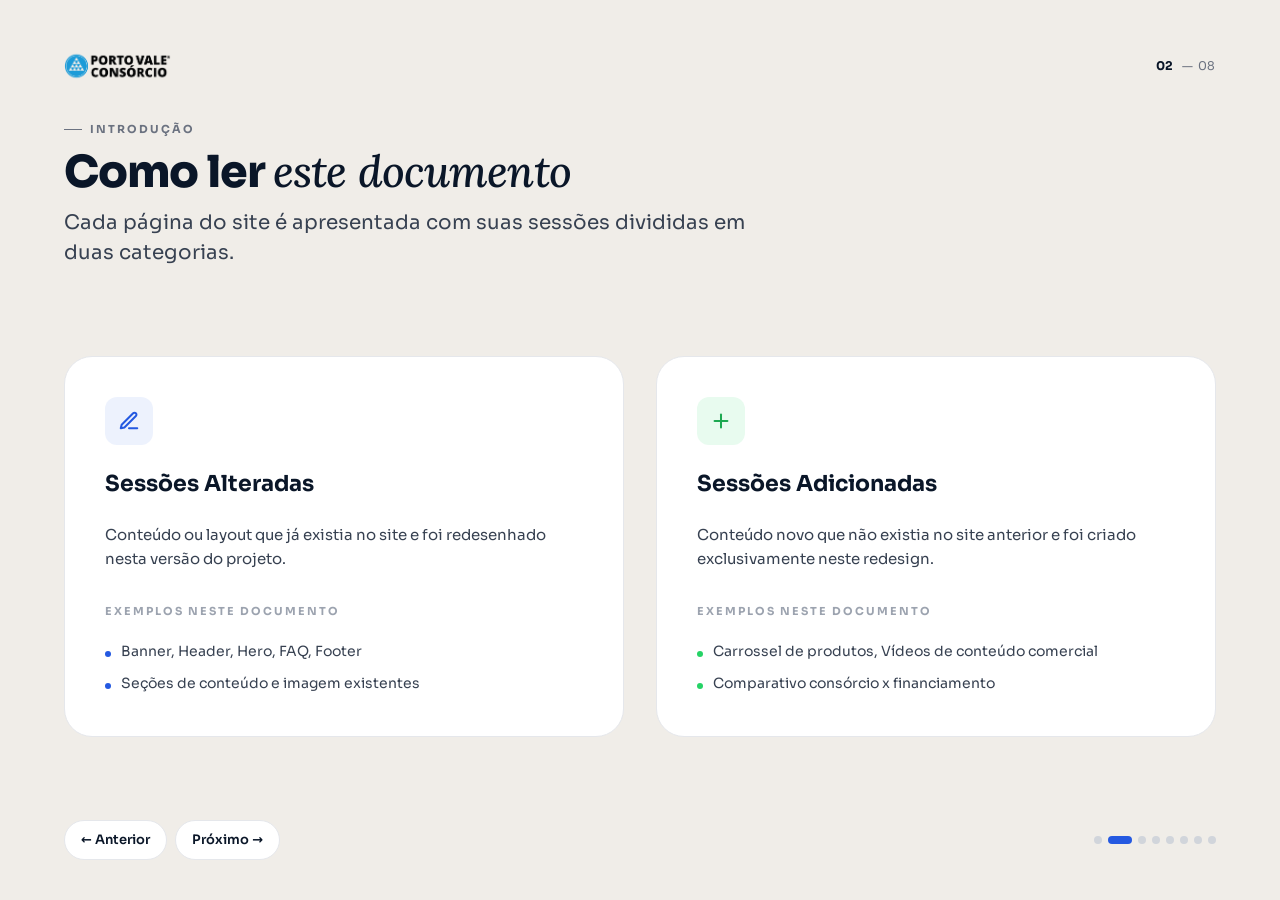
==== pages/02-como-ler.html @ 9b4589ef "Initial commit — apresentação UX Porto Vale Co-Authored-By: Claude Sonnet 4.6 <noreply@anthropic.com" ====
<!DOCTYPE html>
<html lang="pt-BR">
<head>
  <meta charset="UTF-8" />
  <meta name="viewport" content="width=device-width, initial-scale=1.0" />
  <title>Porto Vale · Como ler este documento · 02</title>
  <link rel="stylesheet" href="../styles/design-system.css" />
  <link rel="stylesheet" href="../styles/pages.css" />
</head>
<body>

  <section class="slide">
    <header class="slide-header">
      <div class="brand">
        <img class="brand-logo" src="../imagem/logo-pv-preto.png" alt="Porto Vale Consórcios" />
      </div>
      <div class="page-counter"><strong>02</strong> &mdash; 08</div>
    </header>

    <div class="slide-title-block">
      <p class="eyebrow"><span class="pip"></span> Introdução</p>
      <h1 class="h1">Como ler <span class="italic">este documento</span></h1>
      <p class="intro-text">
        Cada página do site é apresentada com suas sessões divididas em
        duas categorias.
      </p>
    </div>

    <div class="slide-body">
      <div class="legend-grid">

        <article class="legend-card altered">
          <div class="icon-wrap" aria-hidden="true">
            <svg width="22" height="22" viewBox="0 0 24 24" fill="none" stroke="currentColor" stroke-width="2.2" stroke-linecap="round" stroke-linejoin="round">
              <path d="M12 20h9" />
              <path d="M16.5 3.5a2.121 2.121 0 1 1 3 3L7 19l-4 1 1-4Z" />
            </svg>
          </div>
          <h3>Sessões Alteradas</h3>
          <p>Conteúdo ou layout que já existia no site e foi redesenhado nesta versão do projeto.</p>

          <p class="examples-label">Exemplos neste documento</p>
          <ul>
            <li>Banner, Header, Hero, FAQ, Footer</li>
            <li>Seções de conteúdo e imagem existentes</li>
          </ul>
        </article>

        <article class="legend-card added">
          <div class="icon-wrap" aria-hidden="true">
            <svg width="22" height="22" viewBox="0 0 24 24" fill="none" stroke="currentColor" stroke-width="2.2" stroke-linecap="round" stroke-linejoin="round">
              <path d="M12 5v14" />
              <path d="M5 12h14" />
            </svg>
          </div>
          <h3>Sessões Adicionadas</h3>
          <p>Conteúdo novo que não existia no site anterior e foi criado exclusivamente neste redesign.</p>

          <p class="examples-label">Exemplos neste documento</p>
          <ul>
            <li>Carrossel de produtos, Vídeos de conteúdo comercial</li>
            <li>Comparativo consórcio x financiamento</li>
          </ul>
        </article>

      </div>
    </div>
  </section>

  <footer class="slide-footer">
    <nav class="pagination">
      <a href="../index.html" data-nav="prev">&larr; Anterior</a>
      <a href="03-homepage.html" data-nav="next">Próximo &rarr;</a>
    </nav>
    <div class="dot-track" aria-label="Página 2 de 8">
      <span class="dot"></span>
      <span class="dot active"></span>
      <span class="dot"></span>
      <span class="dot"></span>
      <span class="dot"></span>
      <span class="dot"></span>
      <span class="dot"></span>
      <span class="dot"></span>
    </div>
  </footer>

  <script src="../assets/nav.js"></script>
</body>
</html>
---- styles/design-system.css ----
/* ============================================================
   Porto Vale · Design System Tokens
   Fonte: porto-vale-design-system.vercel.app
   ============================================================ */

@import url('https://fonts.googleapis.com/css2?family=Sora:wght@300;400;500;600;700;800&family=Lora:ital,wght@0,400;1,400;1,500;1,600&display=swap');

:root {
  /* Cores · Primárias */
  --navy: #0a1628;
  --blue-dark: #1a3a8f;
  --blue: #2459e1;
  --blue-mid: #3b82f6;
  --cyan: #06b6d4;
  --cyan-light: #38bdf8;

  /* Cores · Neutras */
  --beige: #f0ede8;
  --white: #ffffff;
  --gray-100: #f5f5f4;
  --gray-200: #e5e7eb;
  --gray-300: #d1d5db;
  --gray-500: #9ca3af;
  --gray-600: #6b7280;
  --gray-700: #374151;
  --black: #0f172a;

  /* Cores · Status */
  --green: #25d366;
  --green-dark: #1da851;
  --green-light: rgba(37, 211, 102, 0.10);

  /* Tints de categoria (8%) */
  --tint-blue: rgba(36, 89, 225, 0.08);
  --tint-cyan: rgba(6, 182, 212, 0.10);
  --tint-green: rgba(37, 211, 102, 0.10);
  --tint-orange: rgba(249, 115, 22, 0.10);
  --tint-yellow: rgba(234, 179, 8, 0.10);
  --tint-purple: rgba(168, 85, 247, 0.10);

  /* Tipografia */
  --font-sans: 'Sora', system-ui, -apple-system, sans-serif;
  --font-serif: 'Lora', Georgia, serif;

  /* Espaçamento (base 4px) */
  --space-1: 4px;
  --space-2: 8px;
  --space-3: 12px;
  --space-4: 16px;
  --space-5: 20px;
  --space-6: 24px;
  --space-8: 32px;
  --space-10: 40px;
  --space-12: 48px;
  --space-16: 64px;
  --space-20: 80px;

  /* Raio */
  --radius-sm: 6px;
  --radius-md: 12px;
  --radius-lg: 20px;
  --radius-xl: 28px;
  --radius-pill: 999px;

  /* Sombras */
  --shadow-sm: 0 1px 2px rgba(10, 22, 40, 0.06);
  --shadow-md: 0 4px 12px rgba(10, 22, 40, 0.08);
  --shadow-lg: 0 20px 50px rgba(10, 22, 40, 0.12);
  --shadow-xl: 0 30px 70px rgba(10, 22, 40, 0.18);
}

/* ============================================================
   Reset · Base
   ============================================================ */

*,
*::before,
*::after { box-sizing: border-box; margin: 0; padding: 0; }

html, body {
  font-family: var(--font-sans);
  color: var(--navy);
  background: var(--beige);
  line-height: 1.7;
  font-size: 16px;
  -webkit-font-smoothing: antialiased;
}

a { color: inherit; text-decoration: none; }
img, svg { display: block; max-width: 100%; }
button { font: inherit; cursor: pointer; border: 0; background: transparent; }

/* ============================================================
   Tipografia · Escala
   ============================================================ */

.display {
  font-family: var(--font-sans);
  font-weight: 800;
  font-size: clamp(40px, 5vw, 56px);
  line-height: 1.05;
  letter-spacing: -0.02em;
}

.display .italic {
  font-family: var(--font-serif);
  font-style: italic;
  font-weight: 500;
}

.h1 {
  font-family: var(--font-sans);
  font-weight: 800;
  font-size: clamp(32px, 4vw, 44px);
  line-height: 1.1;
  letter-spacing: -0.02em;
}

.h1 .italic {
  font-family: var(--font-serif);
  font-style: italic;
  font-weight: 500;
}

.h2 {
  font-family: var(--font-sans);
  font-weight: 700;
  font-size: 24px;
  line-height: 1.2;
  letter-spacing: -0.01em;
}

.h3 {
  font-family: var(--font-sans);
  font-weight: 700;
  font-size: 18px;
  line-height: 1.3;
}

.body { font-size: 16px; line-height: 1.7; }
.body-sm { font-size: 14px; line-height: 1.6; }

.eyebrow {
  font-family: var(--font-sans);
  font-weight: 700;
  font-size: 11px;
  line-height: 1;
  letter-spacing: 0.18em;
  text-transform: uppercase;
  color: var(--gray-600);
}

.caption {
  font-family: var(--font-sans);
  font-weight: 500;
  font-size: 12px;
  line-height: 1.4;
  color: var(--gray-600);
}

/* ============================================================
   Componentes · Pill / Tag / Card
   ============================================================ */

.tag {
  display: inline-flex;
  align-items: center;
  gap: var(--space-2);
  padding: 6px 12px;
  border-radius: var(--radius-pill);
  font-size: 12px;
  font-weight: 600;
  letter-spacing: 0.02em;
}

.tag-blue { background: var(--tint-blue); color: var(--blue); }
.tag-cyan { background: var(--tint-cyan); color: var(--cyan); }
.tag-green { background: var(--tint-green); color: var(--green-dark); }
.tag-navy { background: var(--navy); color: var(--white); }
.tag-light { background: var(--white); color: var(--navy); border: 1px solid var(--gray-200); }

.tag .dot {
  width: 6px;
  height: 6px;
  border-radius: var(--radius-pill);
  background: currentColor;
}

.card {
  background: var(--white);
  border-radius: var(--radius-lg);
  padding: var(--space-8);
  box-shadow: var(--shadow-md);
}

.card-flat {
  background: var(--white);
  border-radius: var(--radius-lg);
  padding: var(--space-6);
  border: 1px solid var(--gray-200);
}

/* ============================================================
   Lista de sessões
   ============================================================ */

.section-list {
  list-style: none;
  display: flex;
  flex-direction: column;
  gap: var(--space-2);
}

.section-list li {
  display: flex;
  align-items: center;
  gap: var(--space-3);
  padding: 10px 14px;
  border-radius: var(--radius-md);
  background: var(--gray-100);
  font-size: 14px;
  font-weight: 500;
}

.section-list.altered li {
  background: var(--tint-blue);
  color: var(--blue-dark);
}

.section-list.added li {
  background: var(--tint-green);
  color: var(--green-dark);
}

.section-list li::before {
  content: '';
  width: 6px;
  height: 6px;
  border-radius: 50%;
  background: currentColor;
  opacity: 0.6;
  flex-shrink: 0;
}

.section-list .empty {
  background: transparent;
  color: var(--gray-500);
  font-style: italic;
  border: 1px dashed var(--gray-300);
}

.section-list .empty::before { display: none; }
---- styles/pages.css ----
/* ============================================================
   Porto Vale · Página / Layout de slide
   ============================================================ */

body {
  min-height: 100vh;
  display: flex;
  flex-direction: column;
  align-items: center;
}

.slide {
  width: 100%;
  max-width: 1280px;
  min-height: calc(100vh - 80px);
  padding: var(--space-12) var(--space-16);
  display: flex;
  flex-direction: column;
  position: relative;
}

.slide-header {
  display: flex;
  justify-content: space-between;
  align-items: center;
  margin-bottom: var(--space-10);
}

.brand {
  display: flex;
  align-items: center;
  gap: var(--space-3);
}

.brand-logo {
  display: block;
  width: auto;
  height: 36px;
  max-height: 40px;
}

.brand-name {
  font-weight: 700;
  font-size: 14px;
  color: var(--navy);
}

.brand-name span {
  color: var(--gray-600);
  font-weight: 400;
  margin-left: 4px;
}

.page-counter {
  display: flex;
  align-items: center;
  gap: var(--space-2);
  font-size: 12px;
  color: var(--gray-600);
  letter-spacing: 0.06em;
}

.page-counter strong { color: var(--navy); font-weight: 700; }

.slide-title-block {
  display: flex;
  flex-direction: column;
  gap: var(--space-3);
  margin-bottom: var(--space-10);
}

.slide-title-block .eyebrow {
  display: inline-flex;
  align-items: center;
  gap: var(--space-2);
}

.slide-title-block .eyebrow .pip {
  display: inline-block;
  width: 18px;
  height: 1px;
  background: var(--gray-600);
}

.slide-body { flex: 1; }

/* Footer / Pagination */
.slide-footer {
  width: 100%;
  max-width: 1280px;
  padding: 0 var(--space-16) var(--space-10);
  display: flex;
  justify-content: space-between;
  align-items: center;
  margin-top: auto;
}

.pagination {
  display: flex;
  align-items: center;
  gap: var(--space-2);
}

.pagination a, .pagination span {
  display: inline-flex;
  align-items: center;
  justify-content: center;
  min-width: 40px;
  height: 40px;
  padding: 0 var(--space-4);
  border-radius: var(--radius-pill);
  font-size: 13px;
  font-weight: 600;
  background: var(--white);
  border: 1px solid var(--gray-200);
  color: var(--navy);
  transition: all .2s ease;
}

.pagination a:hover {
  background: var(--navy);
  color: var(--white);
  border-color: var(--navy);
  transform: translateY(-1px);
}

.pagination .disabled {
  opacity: 0.4;
  pointer-events: none;
}

.dot-track {
  display: flex;
  gap: 6px;
}

.dot-track .dot {
  width: 8px;
  height: 8px;
  border-radius: 50%;
  background: var(--gray-300);
  transition: all .2s ease;
  cursor: pointer;
}

.dot-track .dot.active { cursor: default; }

.dot-track .dot.active {
  width: 24px;
  border-radius: var(--radius-pill);
  background: var(--blue);
}

/* ============================================================
   COVER (slide 1) — fundo navy
   ============================================================ */

.cover-body { background: var(--navy); color: var(--white); }
.cover-body .slide { color: var(--white); }
.cover-body .brand-name { color: var(--white); }
.cover-body .brand-name span { color: rgba(255,255,255,0.6); }
.cover-body .page-counter { color: rgba(255,255,255,0.6); }
.cover-body .page-counter strong { color: var(--white); }
.cover-body .pagination a,
.cover-body .pagination span {
  background: rgba(255,255,255,0.06);
  border-color: rgba(255,255,255,0.15);
  color: var(--white);
}
.cover-body .pagination a:hover {
  background: var(--cyan);
  border-color: var(--cyan);
  color: var(--navy);
}
.cover-body .dot-track .dot { background: rgba(255,255,255,0.2); }
.cover-body .dot-track .dot.active { background: var(--cyan); }

.cover-grid {
  display: grid;
  grid-template-columns: 1.1fr 1fr;
  gap: var(--space-16);
  flex: 1;
  align-items: center;
}

.cover-left .eyebrow { color: var(--cyan); margin-bottom: var(--space-6); }

.cover-title {
  font-family: var(--font-sans);
  font-weight: 800;
  font-size: clamp(48px, 6vw, 72px);
  line-height: 1.02;
  letter-spacing: -0.03em;
  margin-bottom: var(--space-6);
}

.cover-title .italic {
  font-family: var(--font-serif);
  font-style: italic;
  font-weight: 500;
  color: var(--cyan);
  display: block;
}

.cover-subtitle {
  font-size: 18px;
  color: rgba(255,255,255,0.75);
  max-width: 480px;
  margin-bottom: var(--space-10);
}

.cover-meta {
  display: flex;
  flex-wrap: wrap;
  gap: var(--space-3);
  margin-top: var(--space-8);
}

.cover-meta .tag {
  background: rgba(255,255,255,0.06);
  color: var(--white);
  border: 1px solid rgba(255,255,255,0.15);
}

/* Timeline card on the cover */
.timeline-card {
  background: rgba(255,255,255,0.04);
  border: 1px solid rgba(255,255,255,0.08);
  backdrop-filter: blur(20px);
  border-radius: var(--radius-xl);
  padding: var(--space-8);
}

.timeline-card .eyebrow {
  color: rgba(255,255,255,0.6);
  margin-bottom: var(--space-6);
}

.timeline-list {
  list-style: none;
  display: flex;
  flex-direction: column;
  position: relative;
}

.timeline-list::before {
  content: '';
  position: absolute;
  left: 8px;
  top: 12px;
  bottom: 12px;
  width: 1px;
  background: rgba(255,255,255,0.12);
}

.timeline-item {
  display: grid;
  grid-template-columns: 24px 1fr auto;
  align-items: center;
  gap: var(--space-4);
  padding: var(--space-3) 0;
  position: relative;
}

.timeline-item .marker {
  width: 18px;
  height: 18px;
  border-radius: 50%;
  background: var(--navy);
  border: 2px solid var(--cyan);
  z-index: 1;
  display: grid;
  place-items: center;
}

.timeline-item.done .marker {
  background: var(--green);
  border-color: var(--green);
  box-shadow: none;
}

.timeline-item.done .marker::after {
  content: '✔';
  color: var(--white);
  font-size: 10px;
  line-height: 1;
  font-weight: 700;
}

.timeline-item .label {
  font-weight: 600;
  font-size: 14px;
  color: var(--white);
}

.timeline-item.done .label { color: rgba(255,255,255,0.6); }

.timeline-item .date {
  font-size: 12px;
  color: rgba(255,255,255,0.5);
  font-variant-numeric: tabular-nums;
}

.timeline-item.done .date { color: var(--green); font-weight: 600; }

/* ============================================================
   SLIDE 2 — Como ler
   ============================================================ */

.intro-text {
  font-size: 20px;
  color: var(--gray-700);
  max-width: 720px;
  line-height: 1.5;
  margin-bottom: var(--space-12);
}

.legend-grid {
  display: grid;
  grid-template-columns: 1fr 1fr;
  gap: var(--space-8);
}

.legend-card {
  position: relative;
  background: var(--white);
  border-radius: var(--radius-xl);
  padding: var(--space-10);
  border: 1px solid var(--gray-200);
  display: flex;
  flex-direction: column;
  gap: var(--space-5);
}

.legend-card .icon-wrap {
  width: 48px;
  height: 48px;
  border-radius: var(--radius-md);
  display: grid;
  place-items: center;
}

.legend-card.altered .icon-wrap { background: var(--tint-blue); color: var(--blue); }
.legend-card.added .icon-wrap { background: var(--tint-green); color: var(--green-dark); }

.legend-card h3 {
  font-size: 22px;
  font-weight: 700;
  color: var(--navy);
  display: flex;
  align-items: center;
  gap: var(--space-3);
}

.legend-card p {
  font-size: 15px;
  color: var(--gray-700);
  line-height: 1.6;
}

.legend-card .examples-label {
  font-size: 11px;
  font-weight: 700;
  letter-spacing: 0.18em;
  text-transform: uppercase;
  color: var(--gray-500);
  margin-top: var(--space-3);
}

.legend-card ul {
  list-style: none;
  display: flex;
  flex-direction: column;
  gap: var(--space-2);
}

.legend-card ul li {
  font-size: 14px;
  color: var(--gray-700);
  padding-left: var(--space-4);
  position: relative;
}

.legend-card.altered ul li::before {
  content: '';
  position: absolute;
  left: 0;
  top: 11px;
  width: 6px;
  height: 6px;
  border-radius: 50%;
  background: var(--blue);
}

.legend-card.added ul li::before {
  content: '';
  position: absolute;
  left: 0;
  top: 11px;
  width: 6px;
  height: 6px;
  border-radius: 50%;
  background: var(--green);
}

/* ============================================================
   SLIDES 3-7 — Páginas / Sessões
   ============================================================ */

.page-grid {
  display: grid;
  gap: var(--space-6);
  overflow-x: auto;
  scroll-snap-type: x proximity;
  padding-bottom: 0.5rem;
}

.page-grid.cols-1 { grid-template-columns: 1fr; }
.page-grid.cols-2 { grid-template-columns: repeat(2, minmax(320px, 1fr)); }
.page-grid.cols-3 { grid-template-columns: repeat(3, minmax(320px, 1fr)); }
.page-grid.cols-4 { grid-template-columns: repeat(4, minmax(320px, 1fr)); }

.page-grid > .page-block {
  min-width: 320px;
  scroll-snap-align: start;
}

.page-block {
  background: var(--white);
  border-radius: var(--radius-lg);
  padding: var(--space-6);
  border: 1px solid var(--gray-200);
  display: flex;
  flex-direction: column;
  gap: var(--space-5);
}

.page-block .page-block-header {
  display: flex;
  align-items: center;
  justify-content: space-between;
  gap: var(--space-3);
  padding-bottom: var(--space-4);
  border-bottom: 1px solid var(--gray-200);
}

.page-block h3 {
  font-size: 20px;
  font-weight: 700;
  color: var(--navy);
}

.page-block h3 .italic {
  font-family: var(--font-serif);
  font-style: italic;
  font-weight: 500;
  color: var(--blue);
}

.block-section + .block-section { margin-top: var(--space-4); }

.block-section-label {
  display: flex;
  align-items: center;
  gap: var(--space-2);
  font-size: 11px;
  font-weight: 700;
  letter-spacing: 0.16em;
  text-transform: uppercase;
  margin-bottom: var(--space-3);
}

.block-section-label.altered { color: var(--blue); }
.block-section-label.added { color: var(--green-dark); }

.block-section-label .swatch {
  width: 10px;
  height: 10px;
  border-radius: 3px;
}

.block-section-label.altered .swatch { background: var(--blue); }
.block-section-label.added .swatch { background: var(--green); }

.chip-list {
  display: flex;
  flex-wrap: wrap;
  gap: 6px;
  list-style: none;
}

.chip-list li {
  padding: 5px 11px;
  border-radius: var(--radius-pill);
  font-size: 12.5px;
  font-weight: 500;
  background: var(--gray-100);
  color: var(--navy);
  border: 1px solid var(--gray-200);
}

.chip-list.altered li {
  background: var(--tint-blue);
  color: var(--blue-dark);
  border-color: rgba(36, 89, 225, 0.12);
}

.chip-list.added li {
  background: var(--tint-green);
  color: var(--green-dark);
  border-color: rgba(37, 211, 102, 0.18);
}

.chip-list .empty {
  background: transparent;
  border: 1px dashed var(--gray-300);
  color: var(--gray-500);
  font-style: italic;
}

/* Strong header for product page (slide 3) */
.page-hero {
  display: grid;
  grid-template-columns: 1.2fr 1fr;
  gap: var(--space-10);
  margin-bottom: var(--space-10);
}

.page-hero h2 {
  font-size: 40px;
  font-weight: 800;
  line-height: 1.05;
  letter-spacing: -0.02em;
  color: var(--navy);
  margin-bottom: var(--space-4);
}

.page-hero h2 .italic {
  font-family: var(--font-serif);
  font-style: italic;
  font-weight: 500;
  color: var(--blue);
}

.page-hero p {
  font-size: 15px;
  color: var(--gray-700);
  max-width: 480px;
}

.summary-card {
  background: var(--navy);
  color: var(--white);
  padding: var(--space-6);
  border-radius: var(--radius-lg);
  display: flex;
  flex-direction: column;
  gap: var(--space-4);
}

.summary-card .row {
  display: flex;
  justify-content: space-between;
  align-items: center;
  font-size: 13px;
}

.summary-card .row + .row { border-top: 1px solid rgba(255,255,255,0.08); padding-top: var(--space-3); }

.summary-card .row span:first-child { color: rgba(255,255,255,0.65); }
.summary-card .row strong { font-weight: 700; }
.summary-card .row .accent { color: var(--cyan); }

/* ============================================================
   SLIDE 8 — Closing
   ============================================================ */

.closing-body { background: var(--navy); color: var(--white); }

.closing-wrap {
  display: flex;
  flex-direction: column;
  justify-content: center;
  align-items: flex-start;
  flex: 1;
  max-width: 720px;
}

.closing-title {
  font-family: var(--font-sans);
  font-weight: 800;
  font-size: clamp(48px, 6vw, 72px);
  line-height: 1.05;
  letter-spacing: -0.03em;
  color: var(--white);
  margin-bottom: var(--space-4);
}

.closing-title .italic {
  font-family: var(--font-serif);
  font-style: italic;
  font-weight: 500;
  color: var(--cyan);
}

.closing-sub {
  font-size: 20px;
  color: rgba(255,255,255,0.7);
  margin-bottom: var(--space-10);
}

.closing-meta {
  display: flex;
  gap: var(--space-10);
  padding-top: var(--space-8);
  border-top: 1px solid rgba(255,255,255,0.12);
  width: 100%;
}

.closing-meta div .eyebrow { color: rgba(255,255,255,0.5); margin-bottom: 6px; }
.closing-meta div strong { font-size: 15px; font-weight: 600; }

/* ============================================================
   Mobile
   ============================================================ */

@media (max-width: 900px) {
  .slide { padding: var(--space-8) var(--space-6); }
  .slide-footer { padding: 0 var(--space-6) var(--space-8); }
  .cover-grid { grid-template-columns: 1fr; gap: var(--space-8); }
  .legend-grid { grid-template-columns: 1fr; }
  .page-grid.cols-2,
  .page-grid.cols-3,
  .page-grid.cols-4 { grid-template-columns: 1fr; }
  .page-hero { grid-template-columns: 1fr; }
  .closing-meta { flex-direction: column; gap: var(--space-6); }
}
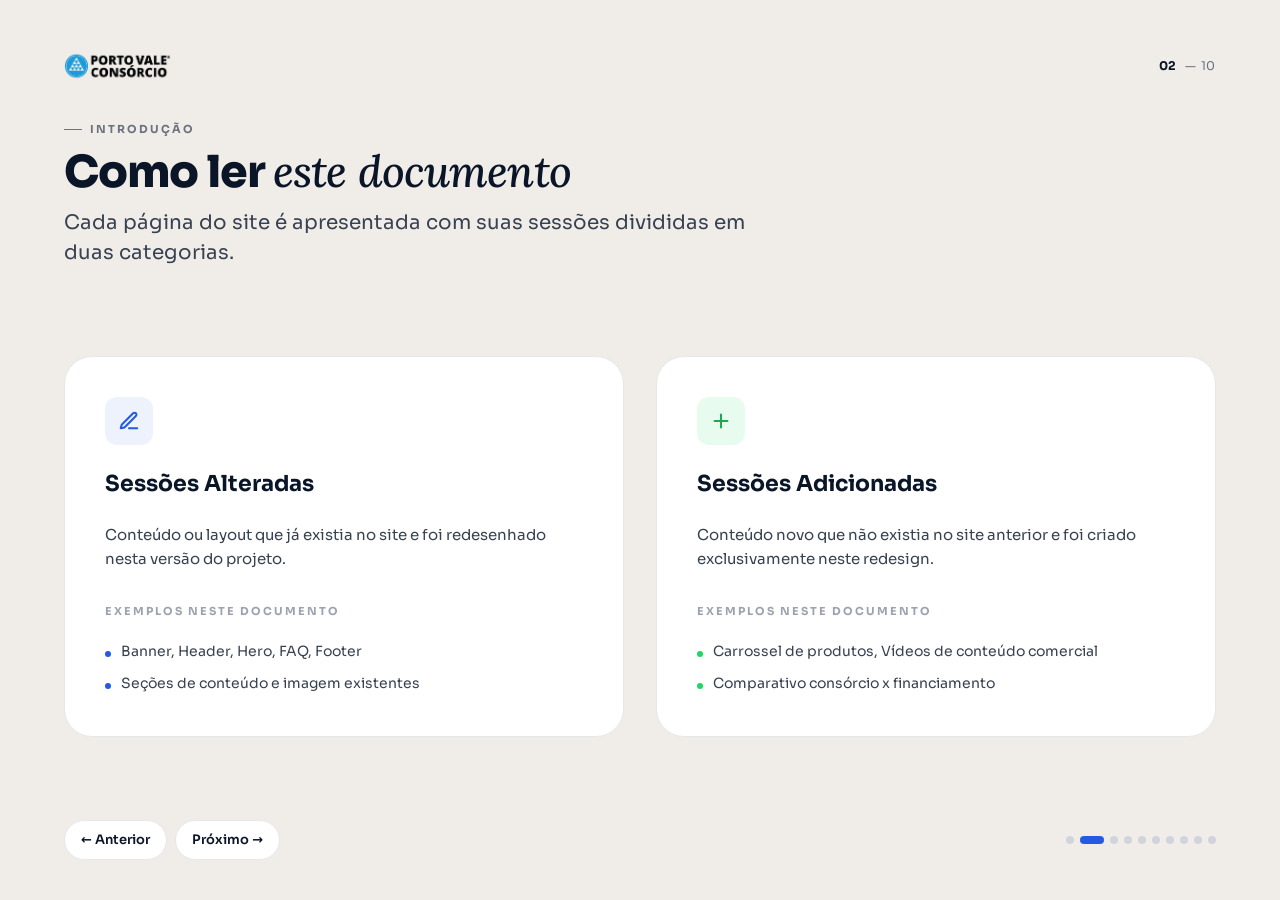
==== commit bcfec2e1: "Adiciona páginas de Adicionais e Ajustes e Bugs ao final do documento Atualiza total de páginas de 8" ====
--- a/pages/02-como-ler.html
+++ b/pages/02-como-ler.html
@@ -14,7 +14,7 @@
       <div class="brand">
         <img class="brand-logo" src="../imagem/logo-pv-preto.png" alt="Porto Vale Consórcios" />
       </div>
-      <div class="page-counter"><strong>02</strong> &mdash; 08</div>
+      <div class="page-counter"><strong>02</strong> &mdash; 10</div>
     </header>
 
     <div class="slide-title-block">
@@ -72,9 +72,11 @@
       <a href="../index.html" data-nav="prev">&larr; Anterior</a>
       <a href="03-homepage.html" data-nav="next">Próximo &rarr;</a>
     </nav>
-    <div class="dot-track" aria-label="Página 2 de 8">
+    <div class="dot-track" aria-label="Página 2 de 10">
       <span class="dot"></span>
       <span class="dot active"></span>
+      <span class="dot"></span>
+      <span class="dot"></span>
       <span class="dot"></span>
       <span class="dot"></span>
       <span class="dot"></span>
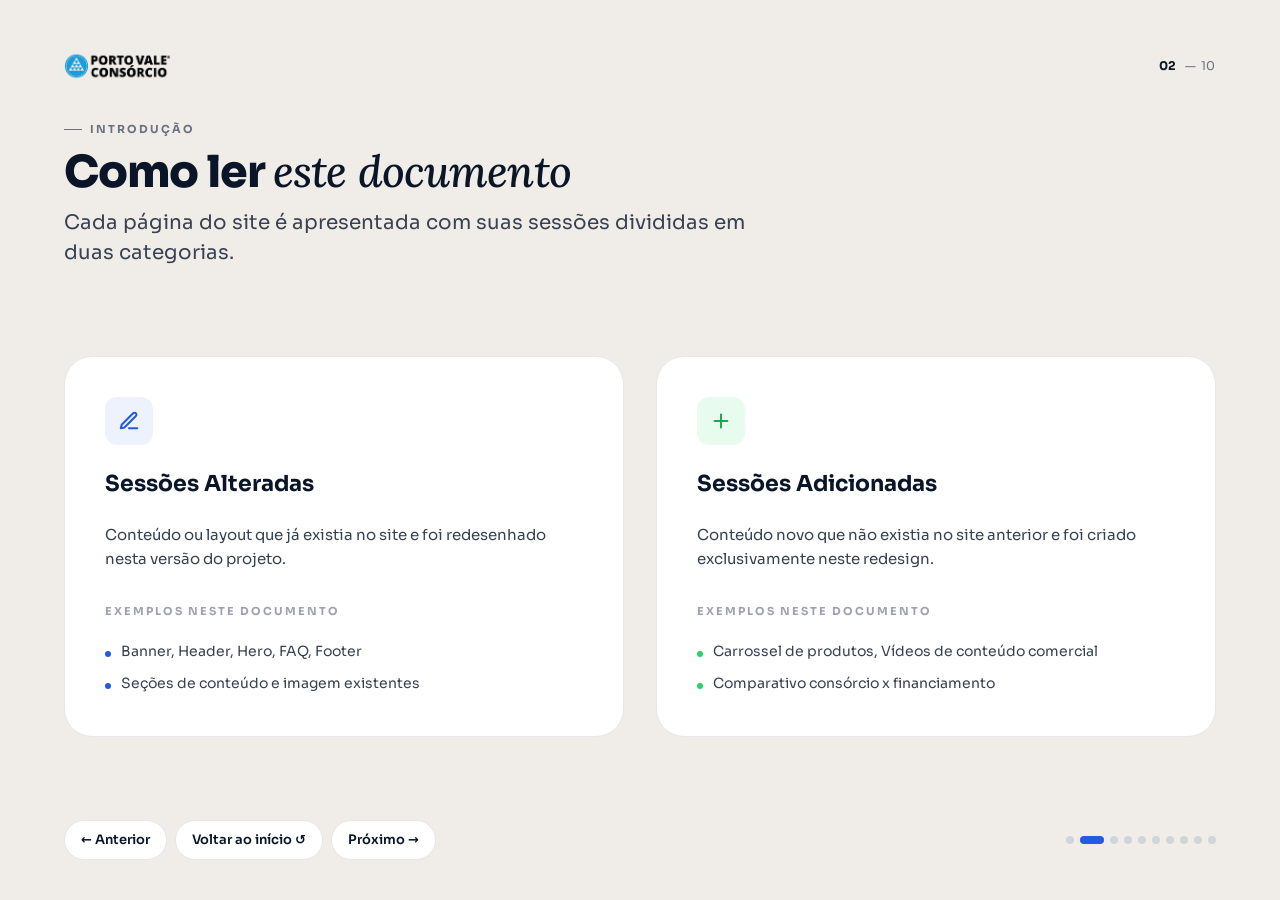
==== commit 8460ba82: "Remove cards vazios, move info pro eyebrow e adiciona botão Voltar ao início Co-Authored-By: Claude " ====
--- a/pages/02-como-ler.html
+++ b/pages/02-como-ler.html
@@ -70,6 +70,7 @@
   <footer class="slide-footer">
     <nav class="pagination">
       <a href="../index.html" data-nav="prev">&larr; Anterior</a>
+      <a href="../index.html">Voltar ao início ↺</a>
       <a href="03-homepage.html" data-nav="next">Próximo &rarr;</a>
     </nav>
     <div class="dot-track" aria-label="Página 2 de 10">
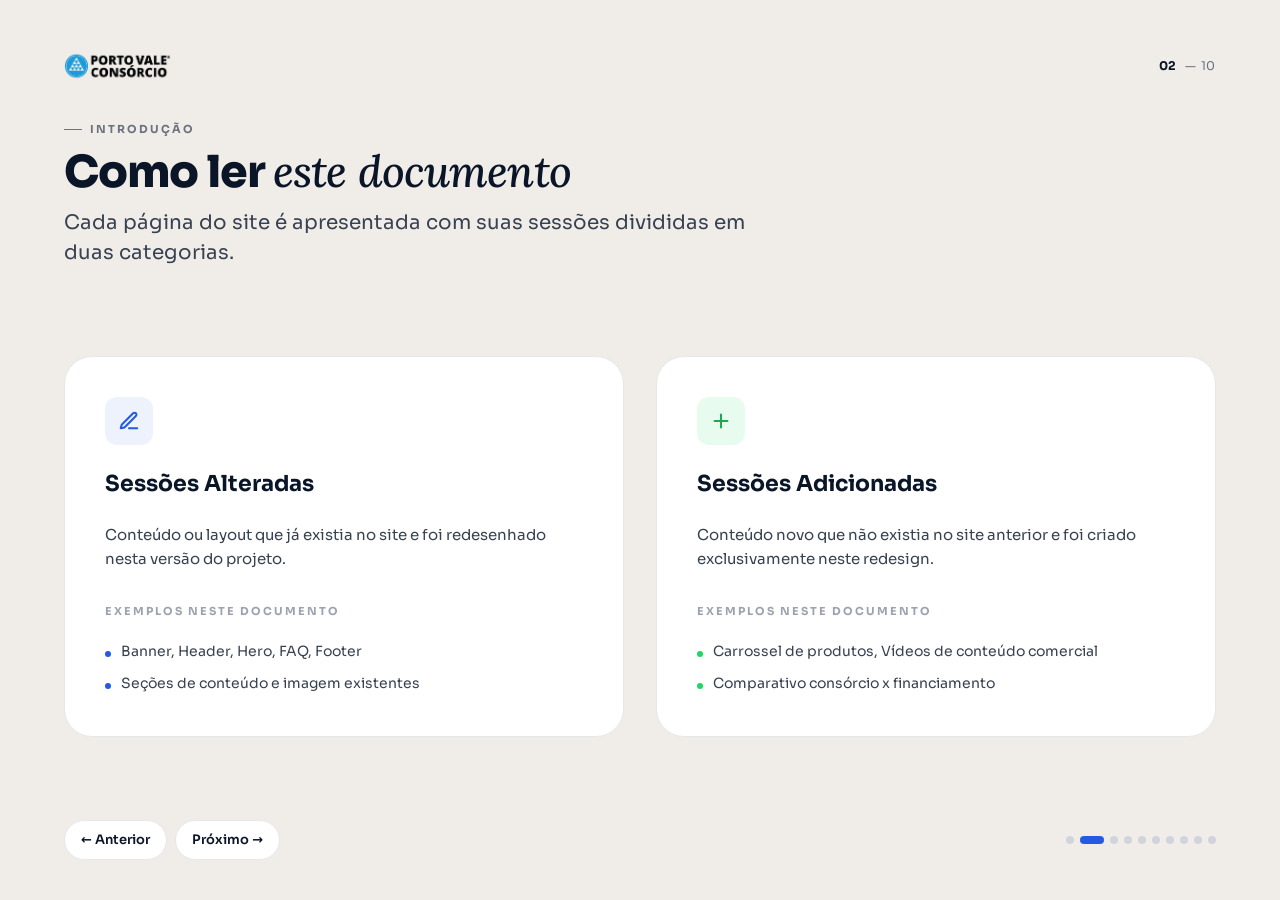
==== commit 386a06d1: "Botão Voltar ao início apenas no encerramento com estilo secundário Co-Authored-By: Claude Sonnet 4." ====
--- a/pages/02-como-ler.html
+++ b/pages/02-como-ler.html
@@ -70,8 +70,7 @@
   <footer class="slide-footer">
     <nav class="pagination">
       <a href="../index.html" data-nav="prev">&larr; Anterior</a>
-      <a href="../index.html">Voltar ao início ↺</a>
-      <a href="03-homepage.html" data-nav="next">Próximo &rarr;</a>
+<a href="03-homepage.html" data-nav="next">Próximo &rarr;</a>
     </nav>
     <div class="dot-track" aria-label="Página 2 de 10">
       <span class="dot"></span>
--- a/styles/pages.css
+++ b/styles/pages.css
@@ -124,6 +124,20 @@
   transform: translateY(-1px);
 }
 
+.pagination a.secondary {
+  background: transparent;
+  border-color: rgba(255,255,255,0.2);
+  color: rgba(255,255,255,0.5);
+  font-weight: 400;
+}
+
+.pagination a.secondary:hover {
+  background: rgba(255,255,255,0.08);
+  border-color: rgba(255,255,255,0.3);
+  color: rgba(255,255,255,0.8);
+  transform: translateY(-1px);
+}
+
 .pagination .disabled {
   opacity: 0.4;
   pointer-events: none;
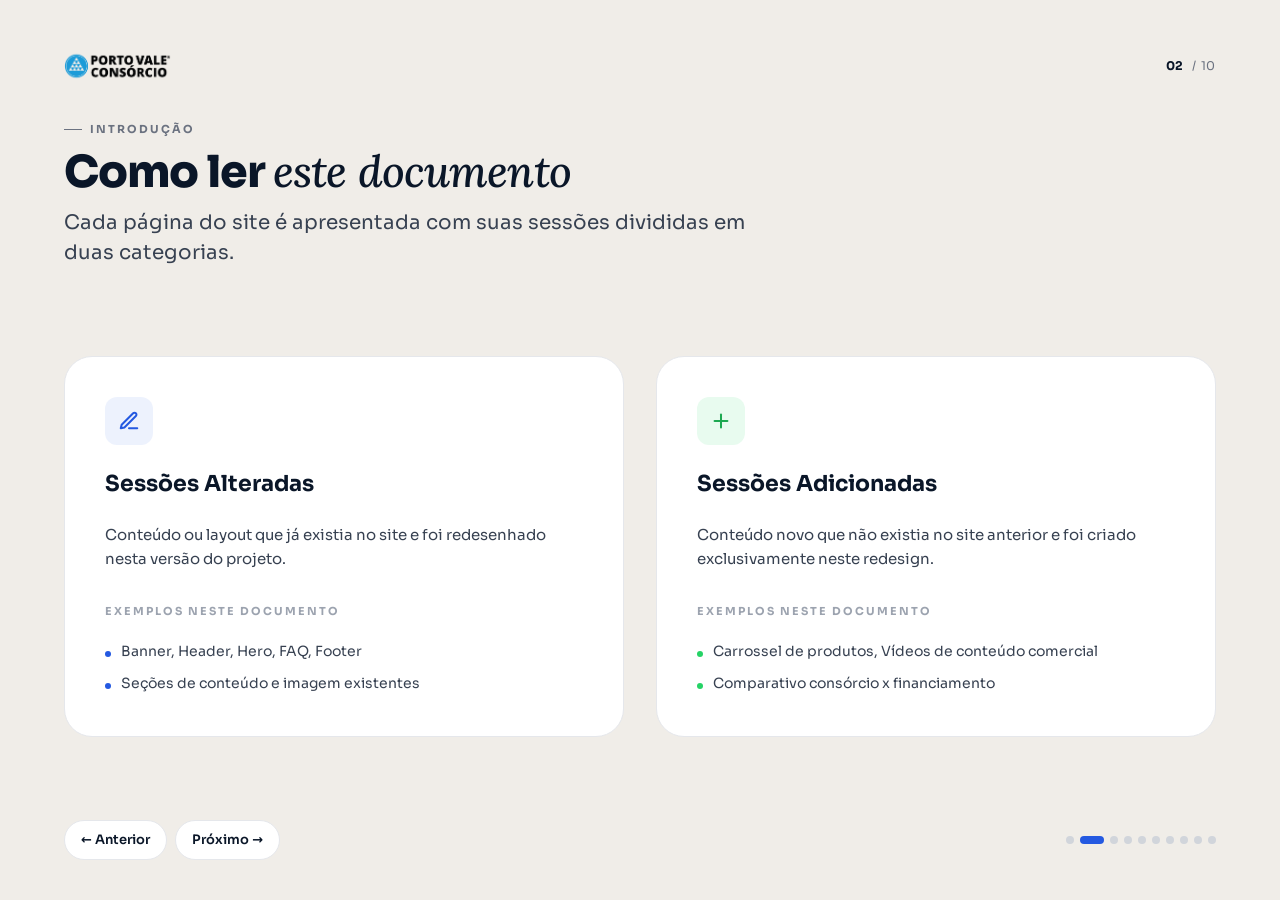
==== commit c70eda06: "Remove travessões — substitui por /, a e virgula conforme contexto Co-Authored-By: Claude Sonnet 4.6" ====
--- a/pages/02-como-ler.html
+++ b/pages/02-como-ler.html
@@ -14,7 +14,7 @@
       <div class="brand">
         <img class="brand-logo" src="../imagem/logo-pv-preto.png" alt="Porto Vale Consórcios" />
       </div>
-      <div class="page-counter"><strong>02</strong> &mdash; 10</div>
+      <div class="page-counter"><strong>02</strong> / 10</div>
     </header>
 
     <div class="slide-title-block">
